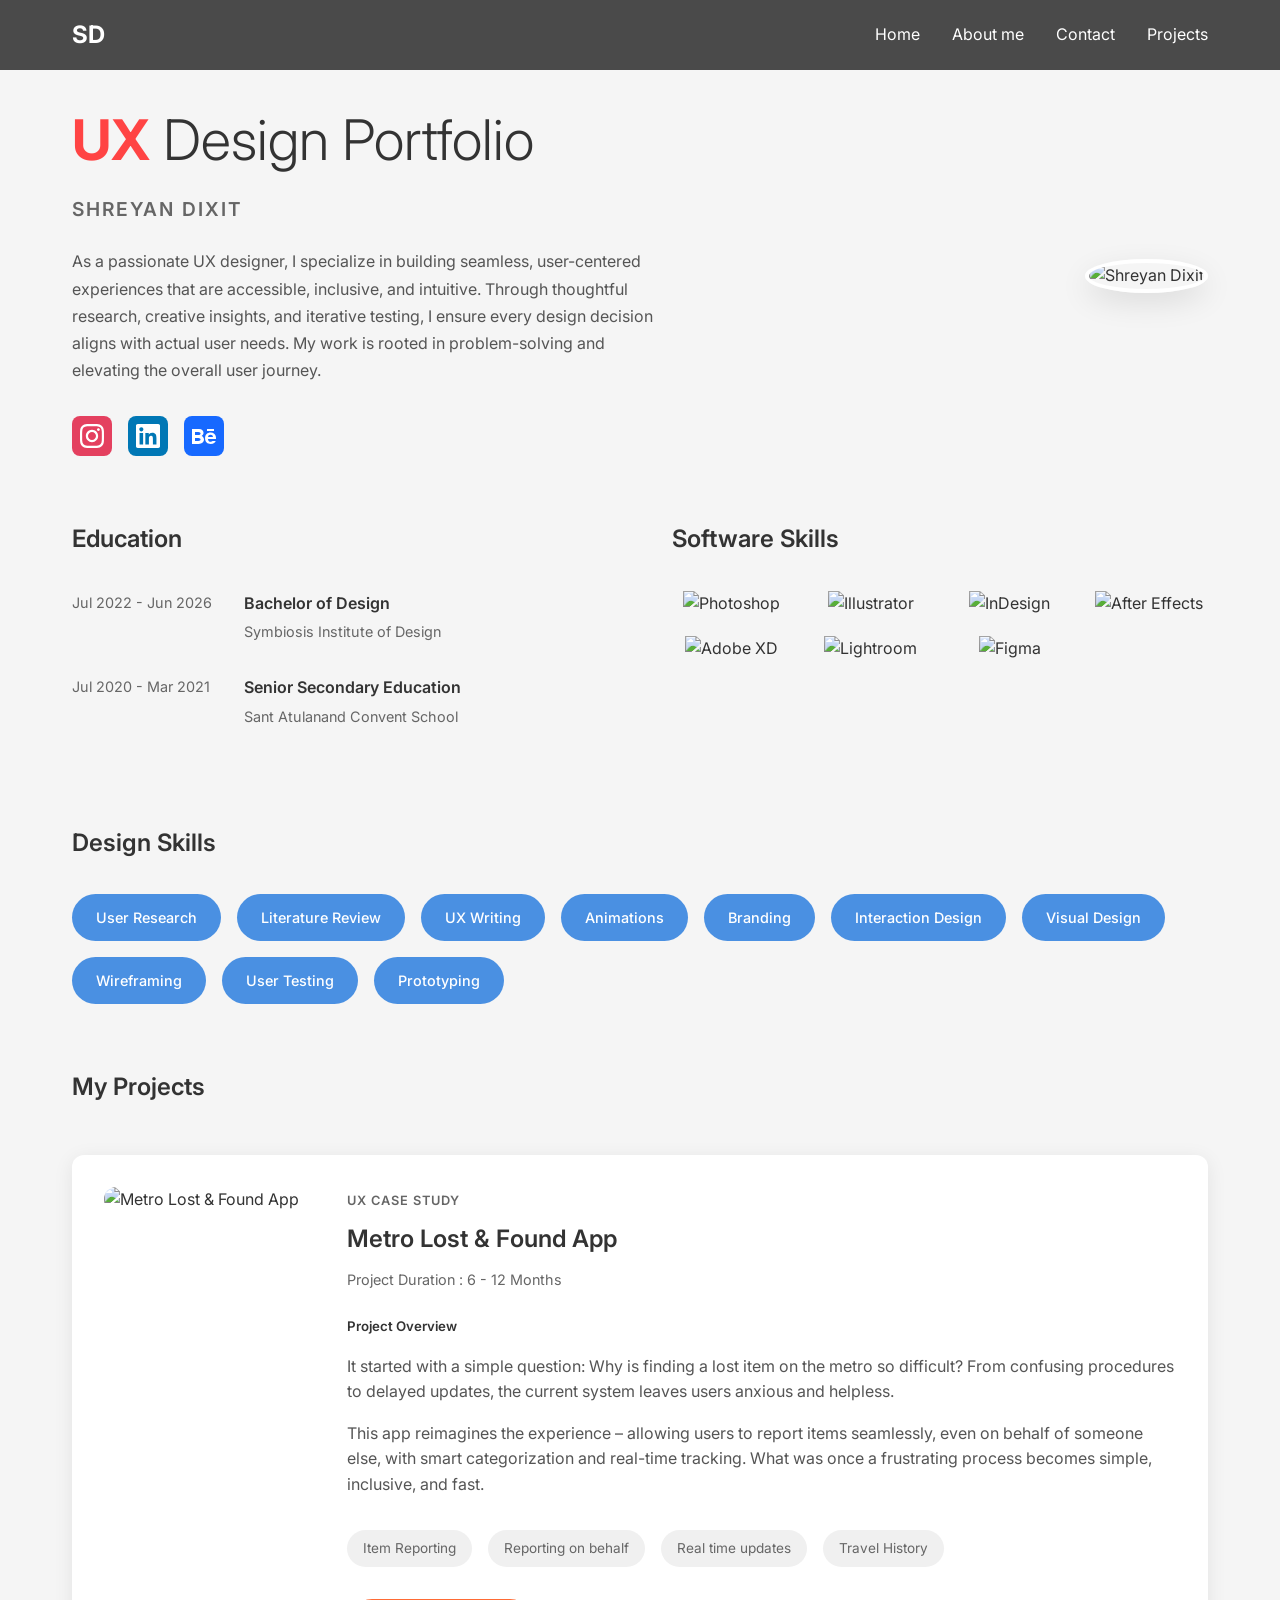
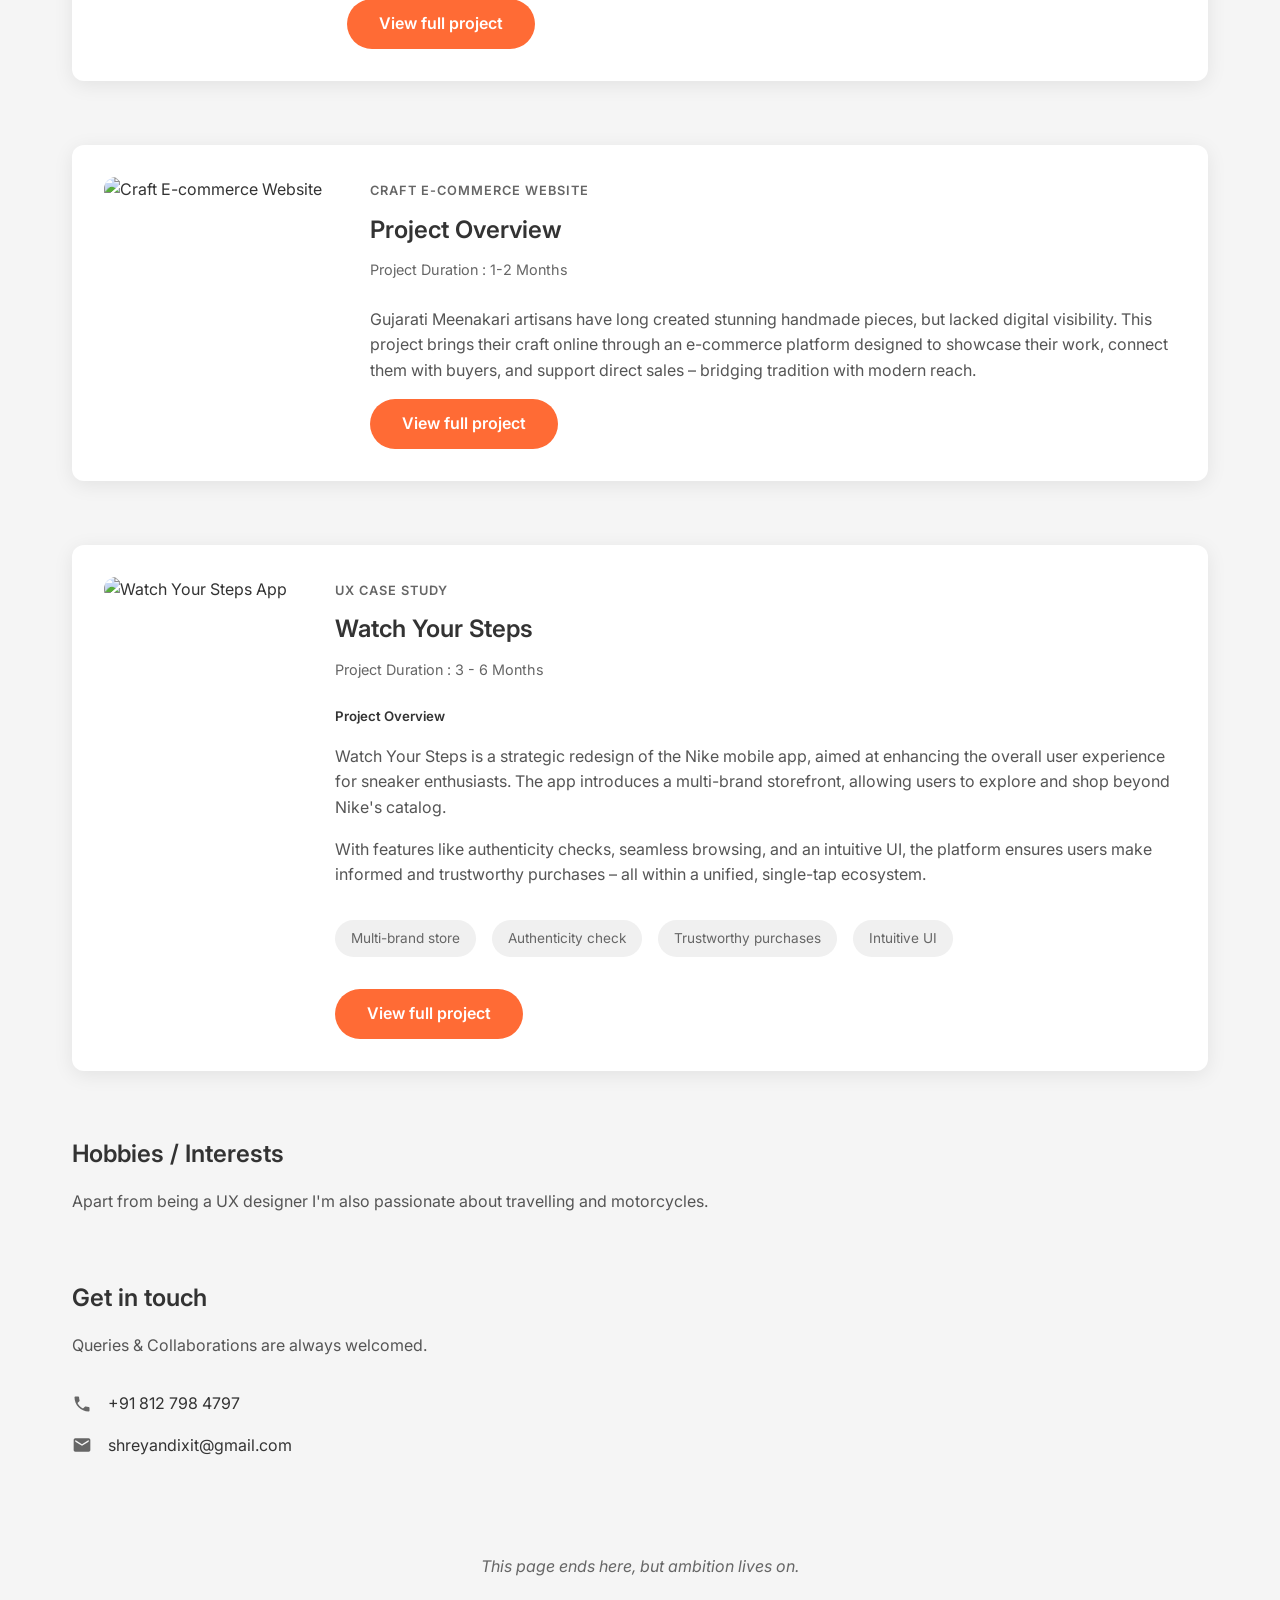
==== index.html @ 9d79dc02 "Add Portfolio First Commit" ====
<!DOCTYPE html>
<html lang="en">
<head>
    <meta charset="UTF-8">
    <meta name="viewport" content="width=device-width, initial-scale=1.0">
    <title>Shreyan Dixit - UX Design Portfolio</title>
    <link rel="stylesheet" href="styles.css">
    <link href="https://fonts.googleapis.com/css2?family=Inter:wght@300;400;500;600;700&display=swap" rel="stylesheet">
</head>
<body>
    <!-- Navigation -->
    <nav class="navbar">
        <div class="nav-container">
            <div class="logo">
                <span>SD</span>
            </div>
            <ul class="nav-menu">
                <li><a href="index.html">Home</a></li>
                <li><a href="#about">About me</a></li>
                <li><a href="#contact">Contact</a></li>
                <li><a href="#projects">Projects</a></li>
            </ul>
        </div>
    </nav>

    <!-- Main Content -->
    <main class="main-content">
        <!-- Hero Section -->
        <section class="hero">
            <div class="hero-content">
                <div class="hero-text">
                    <h1><span class="ux-text">UX</span> Design Portfolio</h1>
                    <h2 class="name">SHREYAN DIXIT</h2>
                    <p class="description">
                        As a passionate UX designer, I specialize in building seamless, user-centered 
                        experiences that are accessible, inclusive, and intuitive. Through 
                        thoughtful research, creative insights, and iterative testing, I ensure 
                        every design decision aligns with actual user needs. My work is rooted 
                        in problem-solving and elevating the overall user journey.
                    </p>
                    <div class="social-links">
                        <a href="#" class="social-link instagram"></a>
                        <a href="https://www.linkedin.com/in/shreyandixit" class="social-link linkedin" target="_blank"></a>
                        <a href="https://www.behance.net/shreyandixit" class="social-link behance" target="_blank"></a>
                    </div>
                </div>
                <div class="hero-image">
        <img src="images/shreyan.png" alt="Shreyan Dixit" class="profile-img">

                </div>
            </div>
        </section>

        <!-- Education & Skills Section -->
        <section class="education-skills">
            <div class="education">
                <h3>Education</h3>
                <div class="education-item">
                    <div class="date">Jul 2022 - Jun 2026</div>
                    <div class="details">
                        <h4>Bachelor of Design</h4>
                        <p>Symbiosis Institute of Design</p>
                    </div>
                </div>
                <div class="education-item">
                    <div class="date">Jul 2020 - Mar 2021</div>
                    <div class="details">
                        <h4>Senior Secondary Education</h4>
                        <p>Sant Atulanand Convent School</p>
                    </div>
                </div>
            </div>

            <div class="software-skills">
                <h3>Software Skills</h3>
                    <div class="skills-grid">
                        <div class="skill-icon">
                        <img src="images/1.png" alt="Photoshop">
                        </div>
                        <div class="skill-icon">
                        <img src="images/3.png" alt="Illustrator">
                        </div>
                        <div class="skill-icon">
                        <img src="images/4.png" alt="InDesign">
                        </div>
                        <div class="skill-icon">
                        <img src="images/5.png" alt="After Effects">
                        </div>
                        <div class="skill-icon">
                        <img src="images/6.png" alt="Adobe XD">
                        </div>
                        <div class="skill-icon">
                        <img src="images/7.png" alt="Lightroom">
                        </div>
                        <div class="skill-icon">
                        <img src="images/8.png" alt="Figma">
                        </div>
                    </div>
            </div>
        </section>

        <!-- Design Skills -->
        <div class="design-skills">
            <h3>Design Skills</h3>
            <div class="skills-tags">
                <span class="skill-tag">User Research</span>
                <span class="skill-tag">Literature Review</span>
                <span class="skill-tag">UX Writing</span>
                <span class="skill-tag">Animations</span>
                <span class="skill-tag">Branding</span>
                <span class="skill-tag">Interaction Design</span>
                <span class="skill-tag">Visual Design</span>
                <span class="skill-tag">Wireframing</span>
                <span class="skill-tag">User Testing</span>
                <span class="skill-tag">Prototyping</span>
            </div>
        </div>

        <!-- Projects Section -->
        <section class="projects" id="projects">
            <h3>My Projects</h3>
            
            <!-- Project 1 -->
            <div class="project-card">
                <div class="project-image">
                    <img src="images/Project1.png" alt="Metro Lost & Found App">
                </div>
                <div class="project-content">
                    <div class="project-header">
                        <span class="project-type">UX CASE STUDY</span>
                        <h4 class="project-title">Metro Lost & Found App</h4>
                        <span class="project-duration">Project Duration : 6 - 12 Months</span>
                    </div>
                    <div class="project-description">
                        <h5>Project Overview</h5>
                        <p>It started with a simple question: Why is finding a lost item on the metro so difficult? From confusing procedures to delayed updates, the current system leaves users anxious and helpless.</p>
                        <p>This app reimagines the experience – allowing users to report items seamlessly, even on behalf of someone else, with smart categorization and real-time tracking. What was once a frustrating process becomes simple, inclusive, and fast.</p>
                    </div>
                    <div class="project-features">
                        <span class="feature">Item Reporting</span>
                        <span class="feature">Reporting on behalf</span>
                        <span class="feature">Real time updates</span>
                        <span class="feature">Travel History</span>
                    </div>
                    <a href="metro-project.html" class="view-project-btn">View full project</a>
                </div>
            </div>

            <!-- Project 2 -->
            <div class="project-card">
                <div class="project-image">
                    <img src="images/Silver.png" alt="Craft E-commerce Website">
                </div>
                <div class="project-content">
                    <div class="project-header">
                        <span class="project-type">CRAFT E-COMMERCE WEBSITE</span>
                        <h4 class="project-title">Project Overview</h4>
                        <span class="project-duration">Project Duration : 1-2 Months</span>
                    </div>
                    <div class="project-description">
                        <p>Gujarati Meenakari artisans have long created stunning handmade pieces, but lacked digital visibility. This project brings their craft online through an e-commerce platform designed to showcase their work, connect them with buyers, and support direct sales – bridging tradition with modern reach.</p>
                    </div>
                    <a href="craft-project.html" class="view-project-btn">View full project</a>
                </div>
            </div>

            <!-- Project 3 -->
            <div class="project-card">
                <div class="project-image">
                    <img src="images/Project3.png" alt="Watch Your Steps App">
                </div>
                <div class="project-content">
                    <div class="project-header">
                        <span class="project-type">UX CASE STUDY</span>
                        <h4 class="project-title">Watch Your Steps</h4>
                        <span class="project-duration">Project Duration : 3 - 6 Months</span>
                    </div>
                    <div class="project-description">
                        <h5>Project Overview</h5>
                        <p>Watch Your Steps is a strategic redesign of the Nike mobile app, aimed at enhancing the overall user experience for sneaker enthusiasts. The app introduces a multi-brand storefront, allowing users to explore and shop beyond Nike's catalog.</p>
                        <p>With features like authenticity checks, seamless browsing, and an intuitive UI, the platform ensures users make informed and trustworthy purchases – all within a unified, single-tap ecosystem.</p>
                    </div>
                    <div class="project-features">
                        <span class="feature">Multi-brand store</span>
                        <span class="feature">Authenticity check</span>
                        <span class="feature">Trustworthy purchases</span>
                        <span class="feature">Intuitive UI</span>
                    </div>
                    <a href="nike-project.html" class="view-project-btn">View full project</a>
                </div>
            </div>
        </section>

        <!-- Hobbies Section -->
        <section class="hobbies">
            <h3>Hobbies / Interests</h3>
            <p>Apart from being a UX designer I'm also passionate about travelling and motorcycles.</p>
        </section>

        <!-- Contact Section -->
        <section class="contact" id="contact">
            <h3>Get in touch</h3>
            <p>Queries & Collaborations are always welcomed.</p>
            <div class="contact-info">
                <div class="contact-item">
                    <span class="contact-icon phone"></span>
                    <span>+91 812 798 4797</span>
                </div>
                <div class="contact-item">
                    <span class="contact-icon email"></span>
                    <span>shreyandixit@gmail.com</span>
                </div>
            </div>
        </section>

        <!-- Footer -->
        <footer class="footer">
            <p>This page ends here, but ambition lives on.</p>
        </footer>
    </main>
</body>
</html>
---- styles.css ----
* {
    margin: 0;
    padding: 0;
    box-sizing: border-box;
}

body {
    font-family: 'Inter', sans-serif;
    background-color: #f5f5f5;
    color: #333;
    line-height: 1.6;
}

/* Navigation */
.navbar {
    background-color: #4a4a4a;
    padding: 1rem 0;
    position: fixed;
    top: 0;
    width: 100%;
    z-index: 1000;
}

.nav-container {
    max-width: 1200px;
    margin: 0 auto;
    display: flex;
    justify-content: space-between;
    align-items: center;
    padding: 0 2rem;
}

.logo span {
    color: white;
    font-size: 1.5rem;
    font-weight: 700;
}

.nav-menu {
    display: flex;
    list-style: none;
    gap: 2rem;
}

.nav-menu a {
    color: white;
    text-decoration: none;
    font-weight: 400;
    transition: color 0.3s ease;
}

.nav-menu a:hover {
    color: #ff6b35;
}

/* Main Content */
.main-content {
    max-width: 1200px;
    margin: 0 auto;
    padding: 6rem 2rem 2rem;
}

/* Hero Section */
.hero {
    margin-bottom: 4rem;
}

.hero-content {
    display: flex;
    align-items: center;
    gap: 4rem;
    margin-bottom: 3rem;
}

.hero-text {
    flex: 1;
}

.hero-text h1 {
    font-size: 3.5rem;
    font-weight: 300;
    margin-bottom: 0.5rem;
}

.ux-text {
    color: #ff4444;
    font-weight: 700;
}

.name {
    font-size: 1.2rem;
    font-weight: 600;
    letter-spacing: 2px;
    color: #666;
    margin-bottom: 1.5rem;
}

.description {
    font-size: 1rem;
    line-height: 1.7;
    color: #555;
    margin-bottom: 2rem;
    max-width: 600px;
}

.social-links {
    display: flex;
    gap: 1rem;
}

.social-link {
    width: 40px;
    height: 40px;
    border-radius: 8px;
    display: inline-block;
    background-size: 60%;
    background-repeat: no-repeat;
    background-position: center;
}

.social-link.instagram {
    background-color: #E4405F;
    background-image: url("data:image/svg+xml,%3Csvg xmlns='http://www.w3.org/2000/svg' fill='white' viewBox='0 0 24 24'%3E%3Cpath d='M12 2.163c3.204 0 3.584.012 4.85.07 3.252.148 4.771 1.691 4.919 4.919.058 1.265.069 1.645.069 4.849 0 3.205-.012 3.584-.069 4.849-.149 3.225-1.664 4.771-4.919 4.919-1.266.058-1.644.07-4.85.07-3.204 0-3.584-.012-4.849-.07-3.26-.149-4.771-1.699-4.919-4.92-.058-1.265-.07-1.644-.07-4.849 0-3.204.013-3.583.07-4.849.149-3.227 1.664-4.771 4.919-4.919 1.266-.057 1.645-.069 4.849-.069zm0-2.163c-3.259 0-3.667.014-4.947.072-4.358.2-6.78 2.618-6.98 6.98-.059 1.281-.073 1.689-.073 4.948 0 3.259.014 3.668.072 4.948.2 4.358 2.618 6.78 6.98 6.98 1.281.058 1.689.072 4.948.072 3.259 0 3.668-.014 4.948-.072 4.354-.2 6.782-2.618 6.979-6.98.059-1.28.073-1.689.073-4.948 0-3.259-.014-3.667-.072-4.947-.196-4.354-2.617-6.78-6.979-6.98-1.281-.059-1.69-.073-4.949-.073zm0 5.838c-3.403 0-6.162 2.759-6.162 6.162s2.759 6.163 6.162 6.163 6.162-2.759 6.162-6.163c0-3.403-2.759-6.162-6.162-6.162zm0 10.162c-2.209 0-4-1.79-4-4 0-2.209 1.791-4 4-4s4 1.791 4 4c0 2.21-1.791 4-4 4zm6.406-11.845c-.796 0-1.441.645-1.441 1.44s.645 1.44 1.441 1.44c.795 0 1.439-.645 1.439-1.44s-.644-1.44-1.439-1.44z'/%3E%3C/svg%3E");
}

.social-link.linkedin {
    background-color: #0077B5;
    background-image: url("data:image/svg+xml,%3Csvg xmlns='http://www.w3.org/2000/svg' fill='white' viewBox='0 0 24 24'%3E%3Cpath d='M20.447 20.452h-3.554v-5.569c0-1.328-.027-3.037-1.852-3.037-1.853 0-2.136 1.445-2.136 2.939v5.667H9.351V9h3.414v1.561h.046c.477-.9 1.637-1.85 3.37-1.85 3.601 0 4.267 2.37 4.267 5.455v6.286zM5.337 7.433c-1.144 0-2.063-.926-2.063-2.065 0-1.138.92-2.063 2.063-2.063 1.14 0 2.064.925 2.064 2.063 0 1.139-.925 2.065-2.064 2.065zm1.782 13.019H3.555V9h3.564v11.452zM22.225 0H1.771C.792 0 0 .774 0 1.729v20.542C0 23.227.792 24 1.771 24h20.451C23.2 24 24 23.227 24 22.271V1.729C24 .774 23.2 0 22.222 0h.003z'/%3E%3C/svg%3E");
}

.social-link.behance {
    background-color: #1769FF;
    background-image: url("data:image/svg+xml,%3Csvg xmlns='http://www.w3.org/2000/svg' fill='white' viewBox='0 0 24 24'%3E%3Cpath d='M22 7h-7v-2h7v2zm1.726 10c-.442 1.297-2.029 3-5.101 3-3.074 0-5.564-1.729-5.564-5.675 0-3.91 2.325-5.92 5.466-5.92 3.082 0 4.964 1.782 5.375 4.426.078.506.109 1.188.095 2.14H15.97c.13 3.211 3.483 3.312 4.588 2.029h3.168zm-7.686-4h4.965c-.105-1.547-1.136-2.219-2.477-2.219-1.466 0-2.277.768-2.488 2.219zm-9.574 6.988h-6.466v-14.967h6.953c5.476.081 5.58 5.444 2.72 6.906 3.461 1.26 3.577 8.061-3.207 8.061zm-3.466-8.988h3.584c2.508 0 2.906-3-.312-3h-3.272v3zm3.391 3h-3.391v3.016h3.341c3.055 0 2.868-3.016.05-3.016z'/%3E%3C/svg%3E");
}

.hero-image {
    flex-shrink: 0;
}

.profile-img {
    width: 200px;
    height: 200px;
    border-radius: 50%;
    object-fit: cover;
    border: 4px solid #fff;
    box-shadow: 0 10px 30px rgba(0,0,0,0.1);
}

/* Education & Skills Section */
.education-skills {
    display: grid;
    grid-template-columns: 1fr 1fr;
    gap: 4rem;
    margin-bottom: 4rem;
}

.education h3,
.software-skills h3 {
    font-size: 1.5rem;
    font-weight: 600;
    margin-bottom: 2rem;
    color: #333;
}

.education-item {
    display: flex;
    gap: 2rem;
    margin-bottom: 2rem;
}

.date {
    font-size: 0.9rem;
    color: #666;
    min-width: 140px;
}

.details h4 {
    font-weight: 600;
    margin-bottom: 0.25rem;
}

.details p {
    color: #666;
    font-size: 0.9rem;
}

.skills-grid {
    display: grid;
    grid-template-columns: repeat(auto-fit, minmax(100px, 1fr));
    gap: 20px;
    text-align: center;
}

.skill-icon img {
    width: 60px;
    height: 60px;
    object-fit: contain;
}

.skill-icon p {
    margin-top: 8px;
    font-size: 14px;
}


.skill-icon.ai { background-color: #FF9A00; }
.skill-icon.ps { background-color: #31A8FF; }
.skill-icon.id { background-color: #FF3366; }
.skill-icon.ae { background-color: #9999FF; }
.skill-icon.xd { background-color: #FF61F6; }
.skill-icon.lr { background-color: #31A8FF; }
.skill-icon.pr { background-color: #9999FF; }
.skill-icon.app-icon { background-color: #333; }
.skill-icon.figma { background-color: #F24E1E; }
.skill-icon.sketch { background-color: #FDB300; }
.skill-icon.notion { background-color: #000; }

/* Design Skills */
.design-skills {
    margin-bottom: 4rem;
}

.design-skills h3 {
    font-size: 1.5rem;
    font-weight: 600;
    margin-bottom: 2rem;
    color: #333;
}

.skills-tags {
    display: flex;
    flex-wrap: wrap;
    gap: 1rem;
}

.skill-tag {
    background-color: #4A90E2;
    color: white;
    padding: 0.75rem 1.5rem;
    border-radius: 25px;
    font-size: 0.9rem;
    font-weight: 500;
}

/* Projects Section */
.projects {
    margin-bottom: 4rem;
}

.projects h3 {
    font-size: 1.5rem;
    font-weight: 600;
    margin-bottom: 3rem;
    color: #333;
}

.project-card {
    display: flex;
    gap: 3rem;
    margin-bottom: 4rem;
    background: white;
    border-radius: 12px;
    padding: 2rem;
    box-shadow: 0 4px 20px rgba(0,0,0,0.08);
}

.project-image {
    flex-shrink: 0;
}

.project-image img {
    width: 200px;
    height: auto;
    object-fit: cover;
    border-radius: 12px;
}

.project-content {
    flex: 1;
}

.project-header {
    margin-bottom: 1.5rem;
}

.project-type {
    color: #666;
    font-size: 0.8rem;
    font-weight: 600;
    letter-spacing: 1px;
}

.project-title {
    font-size: 1.5rem;
    font-weight: 600;
    margin: 0.5rem 0;
    color: #333;
}

.project-duration {
    color: #666;
    font-size: 0.9rem;
}

.project-description h5 {
    font-weight: 600;
    margin-bottom: 1rem;
    color: #333;
}

.project-description p {
    margin-bottom: 1rem;
    line-height: 1.6;
    color: #555;
}

.project-features {
    display: flex;
    flex-wrap: wrap;
    gap: 1rem;
    margin: 2rem 0;
}

.feature {
    background-color: #f0f0f0;
    padding: 0.5rem 1rem;
    border-radius: 20px;
    font-size: 0.85rem;
    color: #666;
}

.view-project-btn {
    background-color: #FF6B35;
    color: white;
    border: none;
    padding: 0.75rem 2rem;
    border-radius: 25px;
    font-weight: 600;
    cursor: pointer;
    transition: background-color 0.3s ease;
    text-decoration: none;
    display: inline-block;
}

.view-project-btn:hover {
    background-color: #e55a2b;
}

/* Hobbies Section */
.hobbies {
    margin-bottom: 4rem;
}

.hobbies h3 {
    font-size: 1.5rem;
    font-weight: 600;
    margin-bottom: 1rem;
    color: #333;
}

.hobbies p {
    color: #555;
    line-height: 1.6;
}

/* Contact Section */
.contact {
    margin-bottom: 4rem;
}

.contact h3 {
    font-size: 1.5rem;
    font-weight: 600;
    margin-bottom: 1rem;
    color: #333;
}

.contact > p {
    color: #555;
    margin-bottom: 2rem;
}

.contact-info {
    display: flex;
    flex-direction: column;
    gap: 1rem;
}

.contact-item {
    display: flex;
    align-items: center;
    gap: 1rem;
}

.contact-icon {
    width: 20px;
    height: 20px;
    background-size: contain;
    background-repeat: no-repeat;
}

.contact-icon.phone {
    background-image: url("data:image/svg+xml,%3Csvg xmlns='http://www.w3.org/2000/svg' fill='%23666' viewBox='0 0 24 24'%3E%3Cpath d='M6.62 10.79c1.44 2.83 3.76 5.14 6.59 6.59l2.2-2.2c.27-.27.67-.36 1.02-.24 1.12.37 2.33.57 3.57.57.55 0 1 .45 1 1V20c0 .55-.45 1-1 1-9.39 0-17-7.61-17-17 0-.55.45-1 1-1h3.5c.55 0 1 .45 1 1 0 1.25.2 2.45.57 3.57.11.35.03.74-.25 1.02l-2.2 2.2z'/%3E%3C/svg%3E");
}

.contact-icon.email {
    background-image: url("data:image/svg+xml,%3Csvg xmlns='http://www.w3.org/2000/svg' fill='%23666' viewBox='0 0 24 24'%3E%3Cpath d='M20 4H4c-1.1 0-1.99.9-1.99 2L2 18c0 1.1.9 2 2 2h16c1.1 0 2-.9 2-2V6c0-1.1-.9-2-2-2zm0 4l-8 5-8-5V6l8 5 8-5v2z'/%3E%3C/svg%3E");
}

/* Footer */
.footer {
    text-align: center;
    padding: 2rem 0;
    color: #666;
    font-style: italic;
}

/* Responsive Design */
@media (max-width: 768px) {
    .nav-container {
        padding: 0 1rem;
    }
    
    .nav-menu {
        gap: 1rem;
    }
    
    .main-content {
        padding: 6rem 1rem 2rem;
    }
    
    .hero-content {
        flex-direction: column;
        text-align: center;
        gap: 2rem;
    }
    
    .hero-text h1 {
        font-size: 2.5rem;
    }
    
    .education-skills {
        grid-template-columns: 1fr;
        gap: 2rem;
    }
    
    .skills-grid {
        grid-template-columns: repeat(4, 1fr);
    }
    
    .project-card {
        flex-direction: column;
        gap: 1.5rem;
    }
    
    .project-image img {
        width: 100%;
        height: 200px;
    }
}
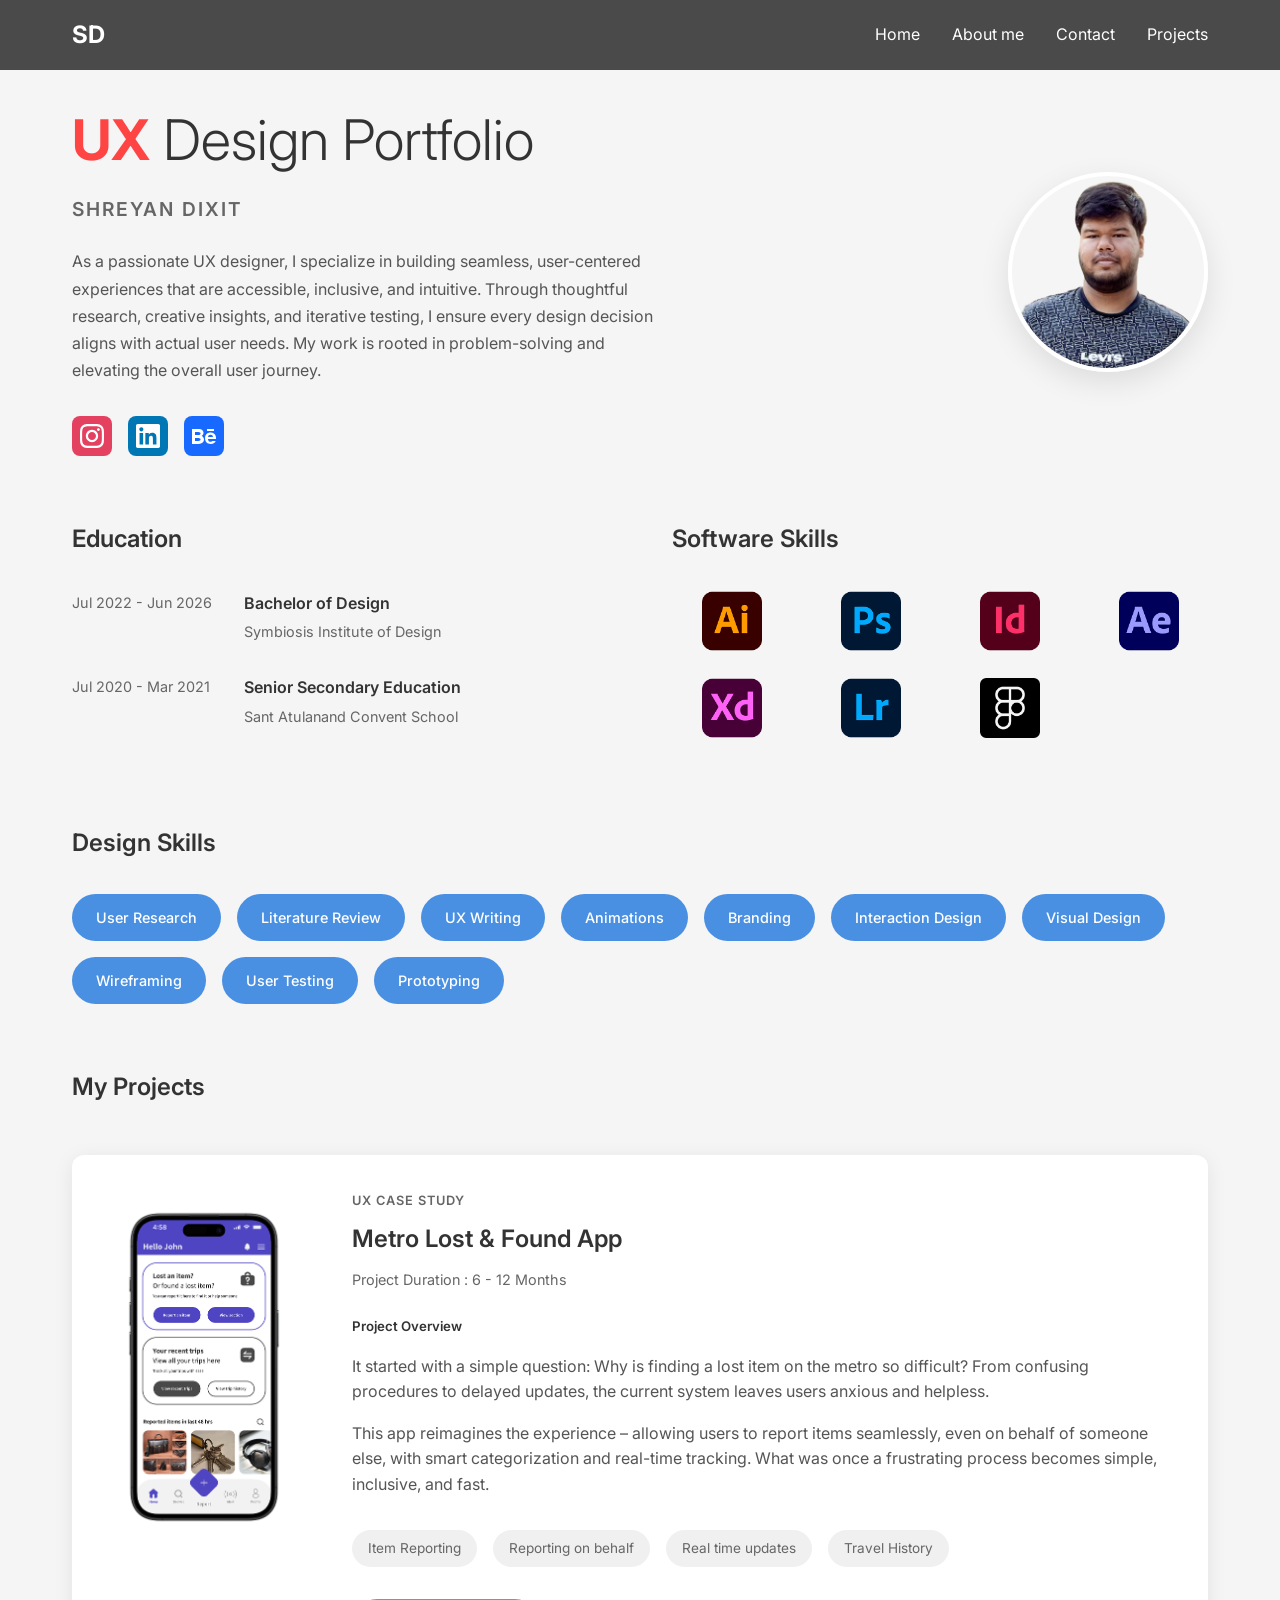
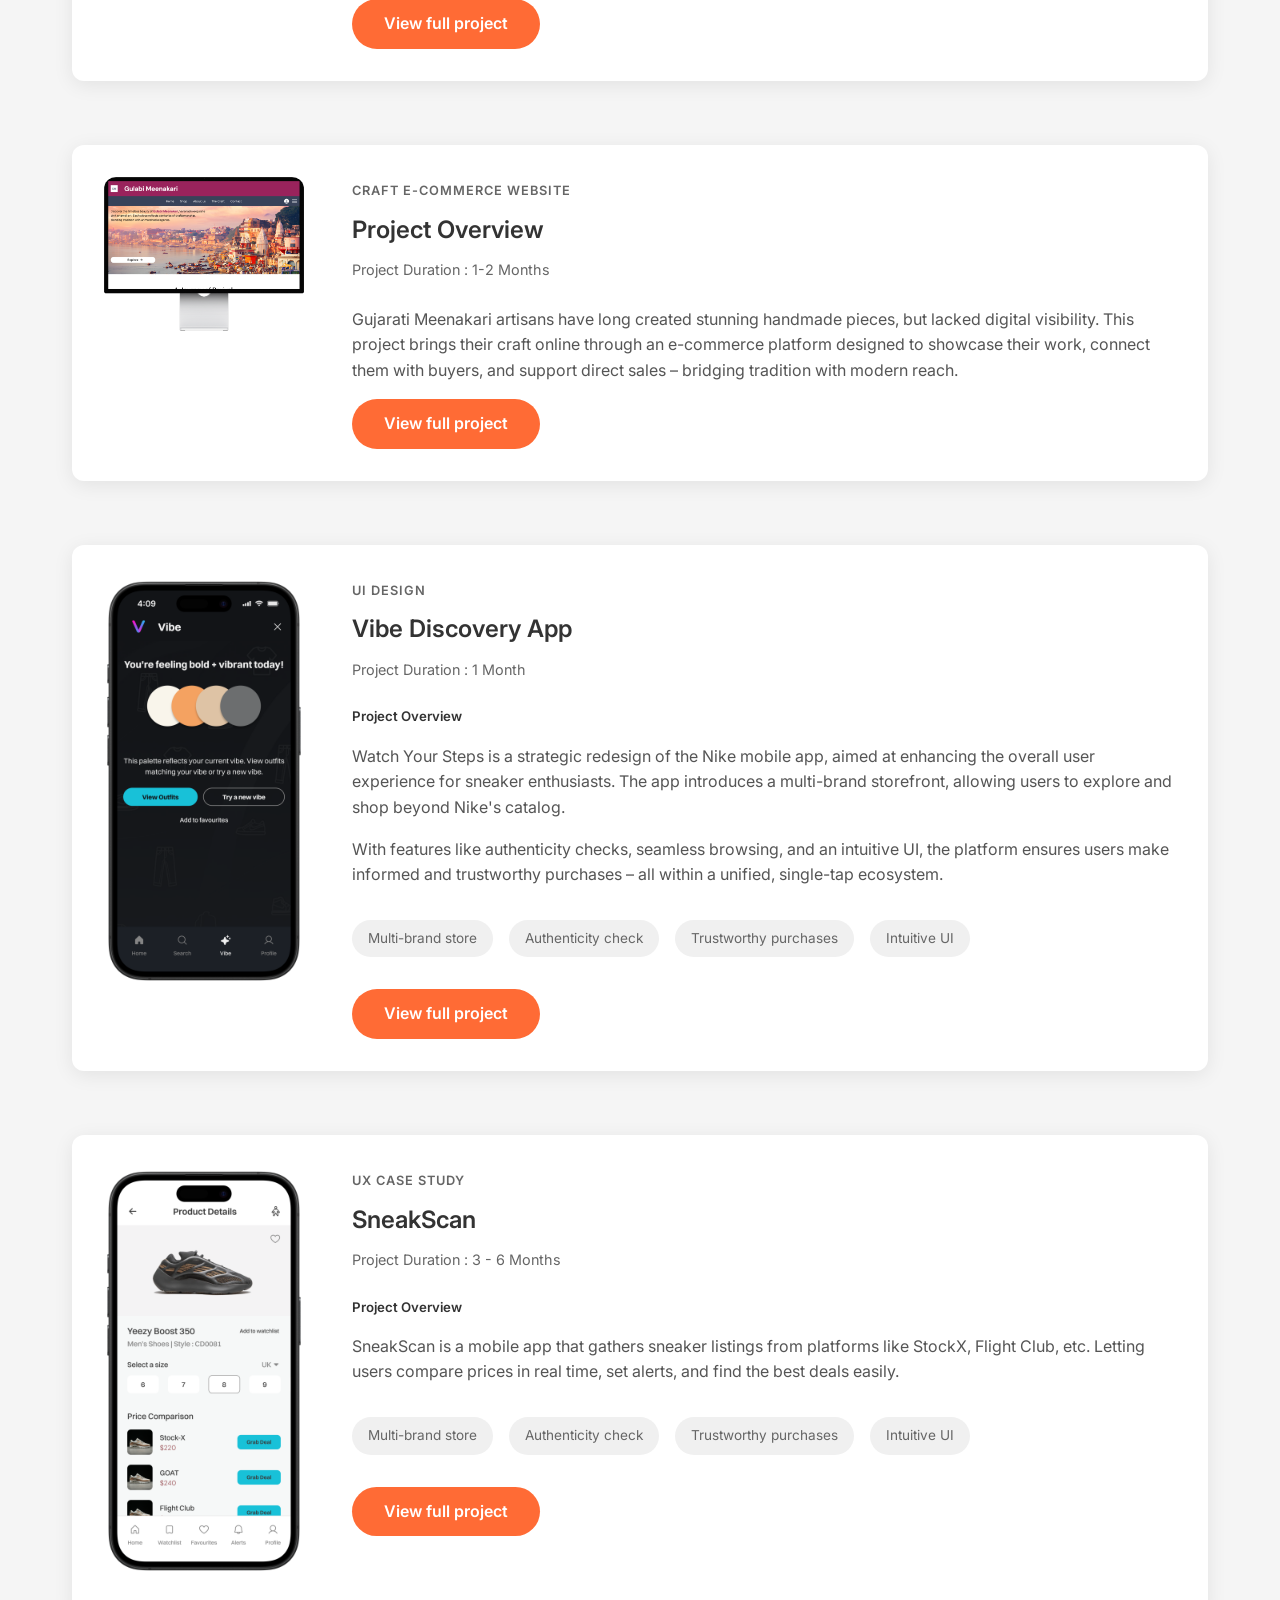
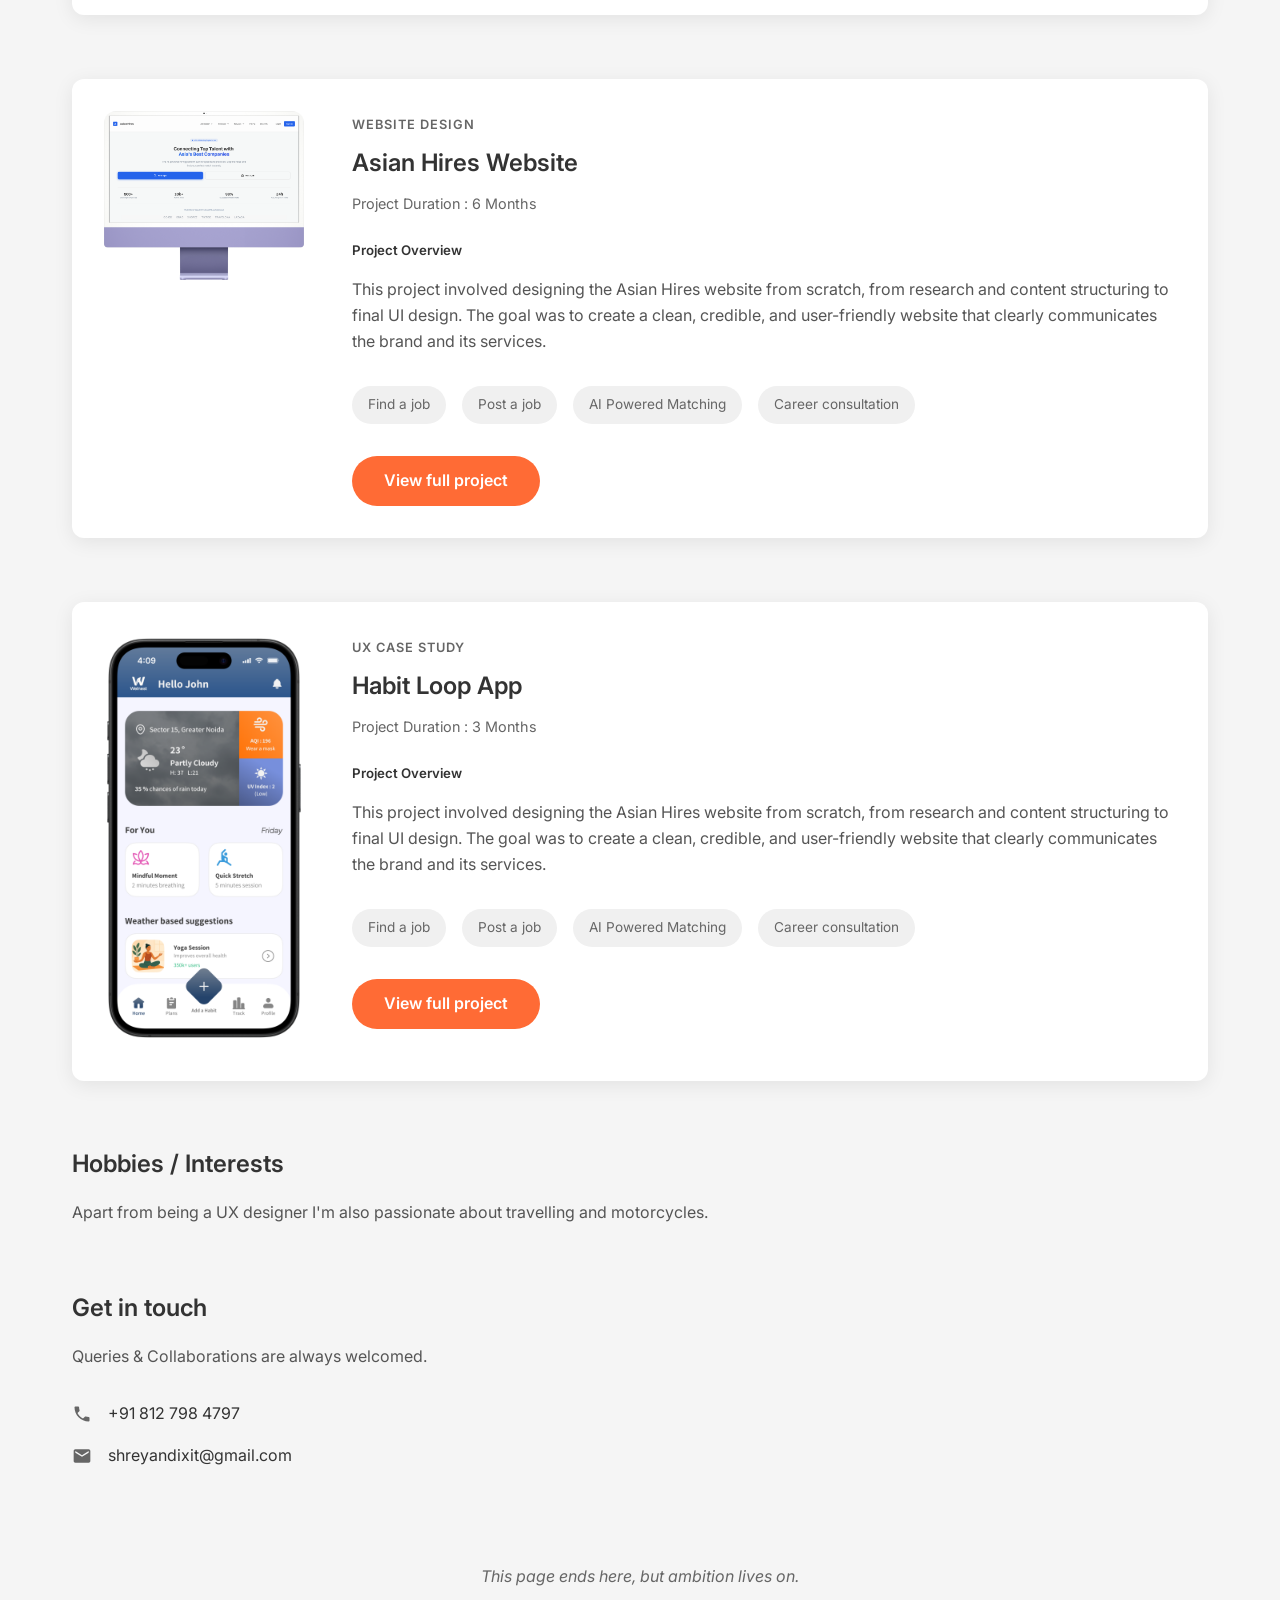
==== commit 2b69f9a3: "add hamburger menu and new projects" ====
--- a/index.html
+++ b/index.html
@@ -14,7 +14,13 @@
             <div class="logo">
                 <span>SD</span>
             </div>
-            <ul class="nav-menu">
+            <!-- Hamburger button (visible on small screens) -->
+            <button class="hamburger" aria-label="Toggle navigation" aria-expanded="false" aria-controls="nav-menu">
+                <span class="bar"></span>
+                <span class="bar"></span>
+                <span class="bar"></span>
+            </button>
+            <ul class="nav-menu" id="nav-menu">
                 <li><a href="index.html">Home</a></li>
                 <li><a href="#about">About me</a></li>
                 <li><a href="#contact">Contact</a></li>
@@ -167,13 +173,13 @@
             <!-- Project 3 -->
             <div class="project-card">
                 <div class="project-image">
-                    <img src="images/Project3.png" alt="Watch Your Steps App">
-                </div>
-                <div class="project-content">
-                    <div class="project-header">
-                        <span class="project-type">UX CASE STUDY</span>
-                        <h4 class="project-title">Watch Your Steps</h4>
-                        <span class="project-duration">Project Duration : 3 - 6 Months</span>
+                    <img src="images/vibe_discovery_screen.png" alt="Vibe discovery app">
+                </div>
+                <div class="project-content">
+                    <div class="project-header">
+                        <span class="project-type">UI DESIGN</span>
+                        <h4 class="project-title">Vibe Discovery App</h4>
+                        <span class="project-duration">Project Duration : 1 Month</span>
                     </div>
                     <div class="project-description">
                         <h5>Project Overview</h5>
@@ -185,6 +191,80 @@
                         <span class="feature">Authenticity check</span>
                         <span class="feature">Trustworthy purchases</span>
                         <span class="feature">Intuitive UI</span>
+                    </div>
+                    <a href="nike-project.html" class="view-project-btn">View full project</a>
+                </div>
+            </div>
+
+            <!-- Project 4 -->
+            <div class="project-card">
+                <div class="project-image">
+                    <img src="images/Project4.png" alt="SneakScan App">
+                </div>
+                <div class="project-content">
+                    <div class="project-header">
+                        <span class="project-type">UX CASE STUDY</span>
+                        <h4 class="project-title">SneakScan</h4>
+                        <span class="project-duration">Project Duration : 3 - 6 Months</span>
+                    </div>
+                    <div class="project-description">
+                        <h5>Project Overview</h5>
+                        <p>SneakScan is a mobile app that gathers sneaker listings from platforms like StockX, Flight Club, etc. Letting users compare prices in real time, set alerts, and find the best deals easily.</p>
+                    </div>
+                    <div class="project-features">
+                        <span class="feature">Multi-brand store</span>
+                        <span class="feature">Authenticity check</span>
+                        <span class="feature">Trustworthy purchases</span>
+                        <span class="feature">Intuitive UI</span>
+                    </div>
+                    <a href="nike-project.html" class="view-project-btn">View full project</a>
+                </div>
+            </div>
+
+            <!-- Project 5 -->
+            <div class="project-card">
+                <div class="project-image">
+                    <img src="images/asian_hires_mockup.png" alt="Asian Hires Website">
+                </div>
+                <div class="project-content">
+                    <div class="project-header">
+                        <span class="project-type">WEBSITE DESIGN</span>
+                        <h4 class="project-title">Asian Hires Website</h4>
+                        <span class="project-duration">Project Duration : 6 Months</span>
+                    </div>
+                    <div class="project-description">
+                        <h5>Project Overview</h5>
+                        <p>This project involved designing the Asian Hires website from scratch, from research and content structuring to final UI design. The goal was to create a clean, credible, and user-friendly website that clearly communicates the brand and its services.</p>
+                    </div>
+                    <div class="project-features">
+                        <span class="feature">Find a job</span>
+                        <span class="feature">Post a job</span>
+                        <span class="feature">AI Powered Matching</span>
+                        <span class="feature">Career consultation</span>
+                    </div>
+                    <a href="projects/asian-hires.html" class="view-project-btn">View full project</a>
+                </div>
+            </div>
+            <!-- Project 6 -->
+            <div class="project-card">
+                <div class="project-image">
+                    <img src="images/habit_loop_app.png" alt="Habit Loop">
+                </div>
+                <div class="project-content">
+                    <div class="project-header">
+                        <span class="project-type">UX CASE STUDY</span>
+                        <h4 class="project-title">Habit Loop App</h4>
+                        <span class="project-duration">Project Duration : 3 Months</span>
+                    </div>
+                    <div class="project-description">
+                        <h5>Project Overview</h5>
+                        <p>This project involved designing the Asian Hires website from scratch, from research and content structuring to final UI design. The goal was to create a clean, credible, and user-friendly website that clearly communicates the brand and its services.</p>
+                    </div>
+                    <div class="project-features">
+                        <span class="feature">Find a job</span>
+                        <span class="feature">Post a job</span>
+                        <span class="feature">AI Powered Matching</span>
+                        <span class="feature">Career consultation</span>
                     </div>
                     <a href="nike-project.html" class="view-project-btn">View full project</a>
                 </div>
@@ -218,5 +298,52 @@
             <p>This page ends here, but ambition lives on.</p>
         </footer>
     </main>
+    <script>
+        // Mobile nav toggle with Escape key and body scroll lock
+        (function () {
+            const btn = document.querySelector('.hamburger');
+            const menu = document.getElementById('nav-menu');
+            const body = document.body;
+
+            if (!btn || !menu) return;
+
+            function setOpen(isOpen) {
+                btn.classList.toggle('active', isOpen);
+                menu.classList.toggle('open', isOpen);
+                btn.setAttribute('aria-expanded', String(isOpen));
+                body.style.overflow = isOpen ? 'hidden' : '';
+            }
+
+            function toggleMenu() {
+                setOpen(!btn.classList.contains('active'));
+            }
+
+            btn.addEventListener('click', function (e) {
+                e.stopPropagation();
+                toggleMenu();
+            });
+
+            // Close when clicking a link
+            menu.addEventListener('click', function (e) {
+                if (e.target.tagName === 'A') {
+                    setOpen(false);
+                }
+            });
+
+            // Close when clicking outside
+            document.addEventListener('click', function (e) {
+                if (!menu.contains(e.target) && !btn.contains(e.target)) {
+                    setOpen(false);
+                }
+            });
+
+            // Close on Escape
+            document.addEventListener('keydown', function (e) {
+                if (e.key === 'Escape') {
+                    setOpen(false);
+                }
+            });
+        })();
+    </script>
 </body>
 </html>
--- a/styles.css
+++ b/styles.css
@@ -51,6 +51,95 @@
 
 .nav-menu a:hover {
     color: #ff6b35;
+}
+
+/* Hamburger (mobile) */
+.hamburger {
+    display: none; /* hidden by default (desktop) */
+    background: transparent;
+    border: none;
+    cursor: pointer;
+    padding: 0.5rem;
+    margin-left: 1rem;
+}
+
+.hamburger .bar {
+    display: block;
+    width: 24px;
+    height: 2px;
+    background: white;
+    margin: 5px 0;
+    transition: transform 0.2s ease, opacity 0.2s ease;
+}
+
+/* When active, transform bars into an X */
+.hamburger.active .bar:nth-child(1) {
+    transform: translateY(7px) rotate(45deg);
+}
+.hamburger.active .bar:nth-child(2) {
+    opacity: 0;
+}
+.hamburger.active .bar:nth-child(3) {
+    transform: translateY(-7px) rotate(-45deg);
+}
+
+/* Mobile menu styles */
+.nav-menu {
+    display: flex;
+    list-style: none;
+    gap: 2rem;
+}
+
+/* Small screens: hide original menu, show hamburger and stacked menu when opened */
+@media (max-width: 768px) {
+    .nav-container {
+        padding: 0 1rem;
+    }
+
+    .hamburger {
+        display: block;
+    }
+
+    .nav-menu {
+        position: absolute;
+        top: 64px; /* height of navbar */
+        left: 0;
+        right: 0;
+        background: #4a4a4a;
+        flex-direction: column;
+        gap: 0;
+        padding: 1rem 0;
+        display: none; /* hidden until toggled */
+        z-index: 999;
+    }
+
+    .nav-menu.open {
+        display: flex;
+    }
+
+    .nav-menu li {
+        padding: 0.75rem 1.25rem;
+    }
+
+    .nav-menu a {
+        display: block;
+        width: 100%;
+        padding: 0.5rem 0;
+    }
+
+    /* Reduce hero layout on mobile */
+    .hero-content {
+        flex-direction: column;
+        gap: 2rem;
+    }
+
+    .education-skills {
+        grid-template-columns: 1fr;
+    }
+
+    .project-card {
+        flex-direction: column;
+    }
 }
 
 /* Main Content */
